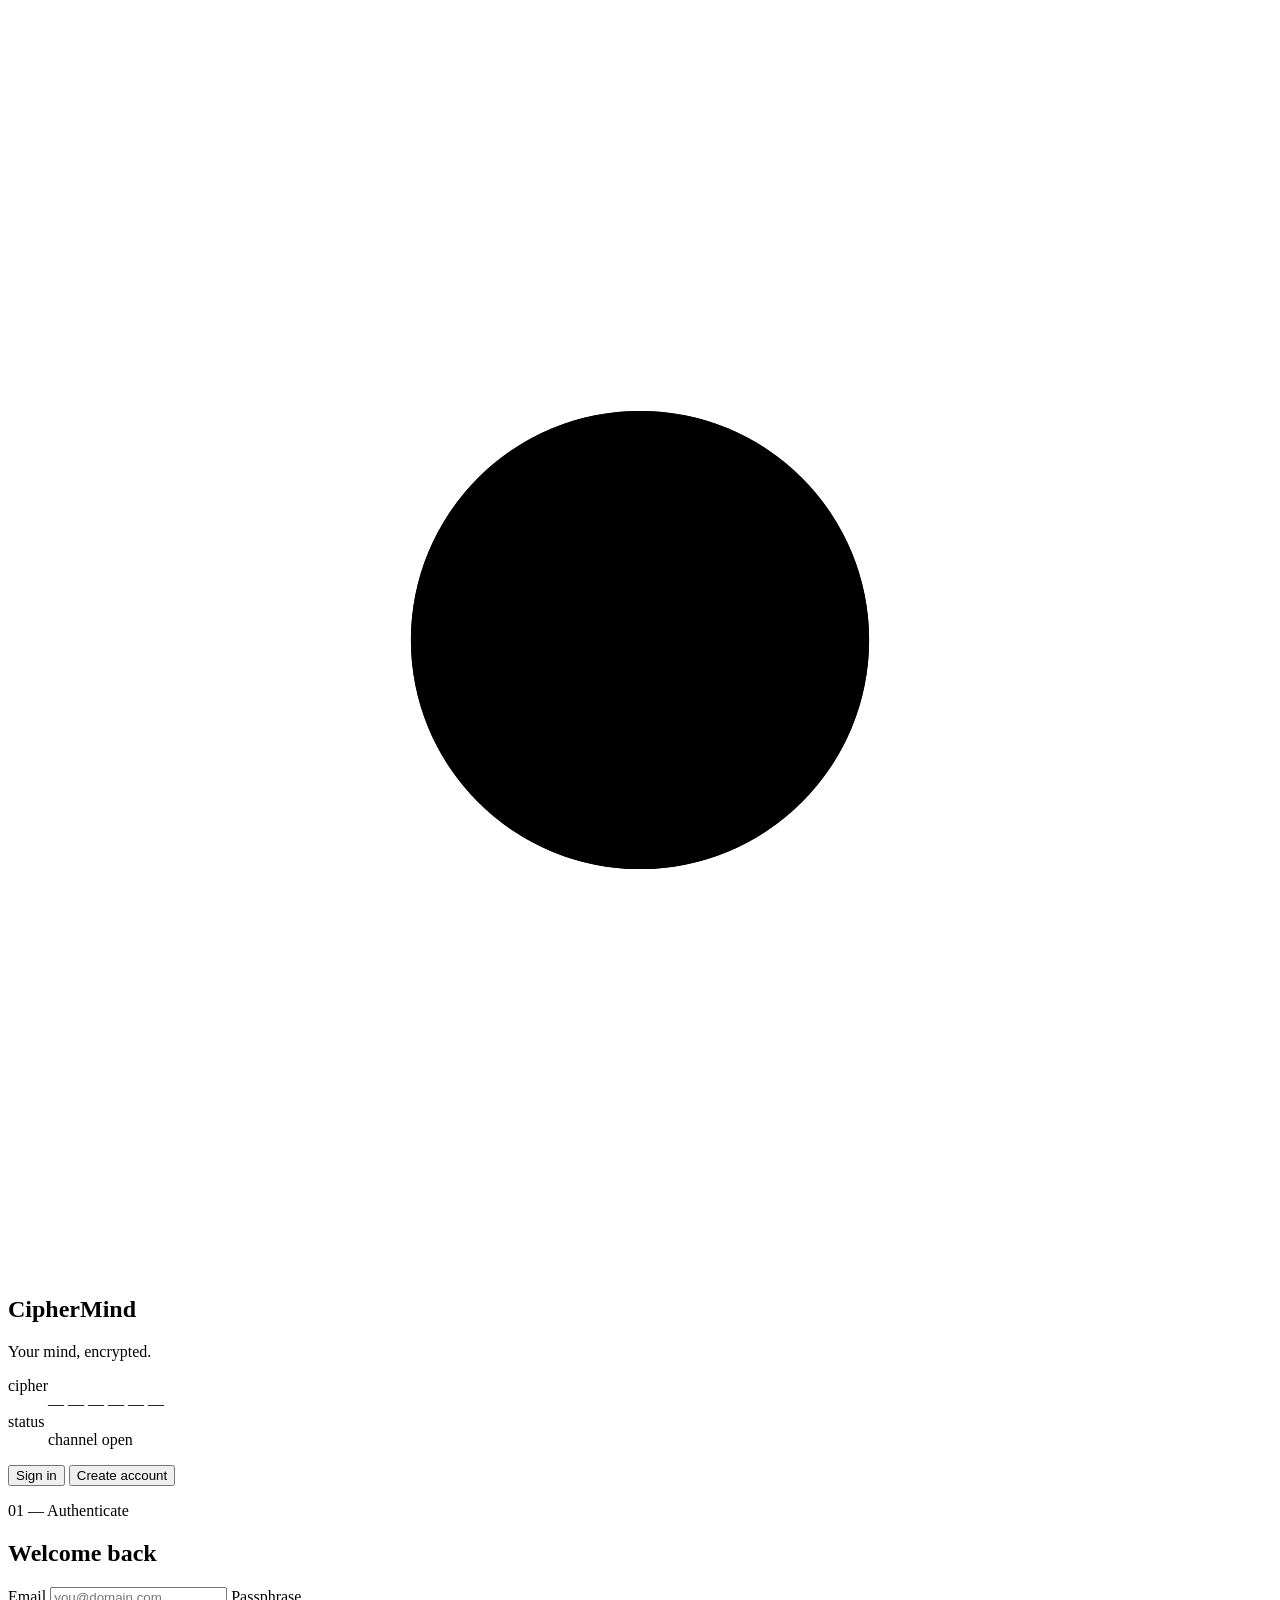
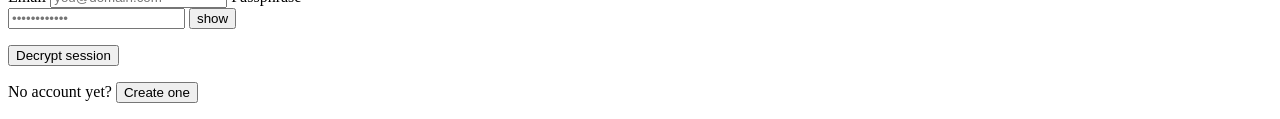
==== index.html @ 062e983e "Create index.html" ====
<!DOCTYPE html>
<html lang="en">
<head>
<meta charset="UTF-8">
<meta name="viewport" content="width=device-width, initial-scale=1.0">
<title>CipherMind — Access</title>
<link rel="icon" href="data:image/svg+xml,<svg xmlns=%22http://www.w3.org/2000/svg%22 viewBox=%220 0 100 100%22><circle cx=%2250%22 cy=%2250%22 r=%2245%22 fill=%22%230B0E17%22 stroke=%22%23C9A227%22 stroke-width=%224%22/><circle cx=%2250%22 cy=%2250%22 r=%2210%22 fill=%22%233FE0C5%22/></svg>">
<link rel="preconnect" href="https://fonts.googleapis.com">
<link rel="preconnect" href="https://fonts.gstatic.com" crossorigin>
<link href="https://fonts.googleapis.com/css2?family=IBM+Plex+Mono:wght@400;500;600;700&family=IBM+Plex+Serif:ital,wght@0,400;0,500;1,400&display=swap" rel="stylesheet">
<link rel="stylesheet" href="style.css">
</head>
<body>

<div class="stage">

  <!-- LEFT: identity panel -->
  <section class="identity-panel" aria-hidden="false">
    <div class="identity-panel__glow"></div>

    <div class="wordmark">
      <svg class="wheel" viewBox="0 0 320 320" role="img" aria-label="CipherMind cipher wheel logo">
        <g id="wheelOuter" class="wheel__ring wheel__ring--outer"></g>
        <g id="wheelInner" class="wheel__ring wheel__ring--inner"></g>
        <circle cx="160" cy="160" r="58" class="wheel__hub"></circle>
        <circle cx="160" cy="160" r="58" class="wheel__hub-ring"></circle>
        <text x="160" y="153" class="wheel__hub-label">CM</text>
        <text x="160" y="172" class="wheel__hub-sub">v1</text>
        <line x1="160" y1="8" x2="160" y2="28" class="wheel__pointer"></line>
      </svg>
    </div>

    <h1 class="brand-name">Cipher<span>Mind</span></h1>

    <p class="tagline" id="tagline" data-text="Your mind, encrypted.">Your mind, encrypted.</p>

    <dl class="specs">
      <div class="specs__row">
        <dt>cipher</dt>
        <dd id="specCipher">— — — — — —</dd>
      </div>
      <div class="specs__row">
        <dt>status</dt>
        <dd><span class="dot dot--live"></span> channel open</dd>
      </div>
    </dl>
  </section>

  <!-- RIGHT: auth panel -->
  <section class="auth-panel">
    <div class="auth-card">

      <div class="tabs" role="tablist" aria-label="Authentication mode">
        <button class="tab" id="tabLogin" role="tab" aria-selected="true" aria-controls="panelLogin">Sign in</button>
        <button class="tab" id="tabRegister" role="tab" aria-selected="false" aria-controls="panelRegister">Create account</button>
        <span class="tabs__indicator" id="tabIndicator"></span>
      </div>

      <!-- LOGIN -->
      <form class="panel panel--active" id="panelLogin" role="tabpanel" aria-labelledby="tabLogin" novalidate>
        <p class="panel__eyebrow">01 — Authenticate</p>
        <h2 class="panel__title">Welcome back</h2>

        <label class="field">
          <span class="field__label">Email</span>
          <input type="email" name="email" id="loginEmail" autocomplete="email" required placeholder="you@domain.com">
        </label>

        <label class="field">
          <span class="field__label">Passphrase</span>
          <div class="field__input-row">
            <input type="password" name="password" id="loginPassword" autocomplete="current-password" required placeholder="••••••••••••">
            <button type="button" class="field__toggle" data-toggle-for="loginPassword" aria-label="Show passphrase">show</button>
          </div>
        </label>

        <p class="form-error" id="loginError" role="alert" aria-live="polite"></p>

        <button type="submit" class="btn btn--primary" id="loginSubmit">
          <span class="btn__label">Decrypt session</span>
          <span class="btn__spinner" aria-hidden="true"></span>
        </button>

        <p class="panel__footnote">No account yet? <button type="button" class="linklike" data-switch="register">Create one</button></p>
      </form>

      <!-- REGISTER -->
      <form class="panel" id="panelRegister" role="tabpanel" aria-labelledby="tabRegister" novalidate hidden>
        <p class="panel__eyebrow">01 — Enroll</p>
        <h2 class="panel__title">Generate a new key</h2>

        <label class="field">
          <span class="field__label">Name</span>
          <input type="text" name="name" id="registerName" autocomplete="name" required placeholder="Ada Lovelace">
        </label>

        <label class="field">
          <span class="field__label">Email</span>
          <input type="email" name="email" id="registerEmail" autocomplete="email" required placeholder="you@domain.com">
        </label>

        <label class="field">
          <span class="field__label">Passphrase</span>
          <div class="field__input-row">
            <input type="password" name="password" id="registerPassword" autocomplete="new-password" required minlength="8" placeholder="min. 8 characters">
            <button type="button" class="field__toggle" data-toggle-for="registerPassword" aria-label="Show passphrase">show</button>
          </div>
        </label>

        <div class="strength" aria-hidden="true">
          <div class="strength__bars">
            <span class="strength__bar" data-bar="0"></span>
            <span class="strength__bar" data-bar="1"></span>
            <span class="strength__bar" data-bar="2"></span>
            <span class="strength__bar" data-bar="3"></span>
          </div>
          <span class="strength__label" id="strengthLabel">key strength</span>
        </div>

        <p class="form-error" id="registerError" role="alert" aria-live="polite"></p>
        <p class="form-success" id="registerSuccess" role="status" aria-live="polite"></p>

        <button type="submit" class="btn btn--primary" id="registerSubmit">
          <span class="btn__label">Generate key</span>
          <span class="btn__spinner" aria-hidden="true"></span>
        </button>

        <p class="panel__footnote">Already enrolled? <button type="button" class="linklike" data-switch="login">Sign in</button></p>
      </form>

    </div>

    <p class="config-warning" id="configWarning" hidden>
      ⚠ Backend not configured — set <code>API_BASE</code> in <code>app.js</code> to your deployed Apps Script URL.
    </p>
  </section>

</div>

<script src="app.js"></script>
</body>
</html>
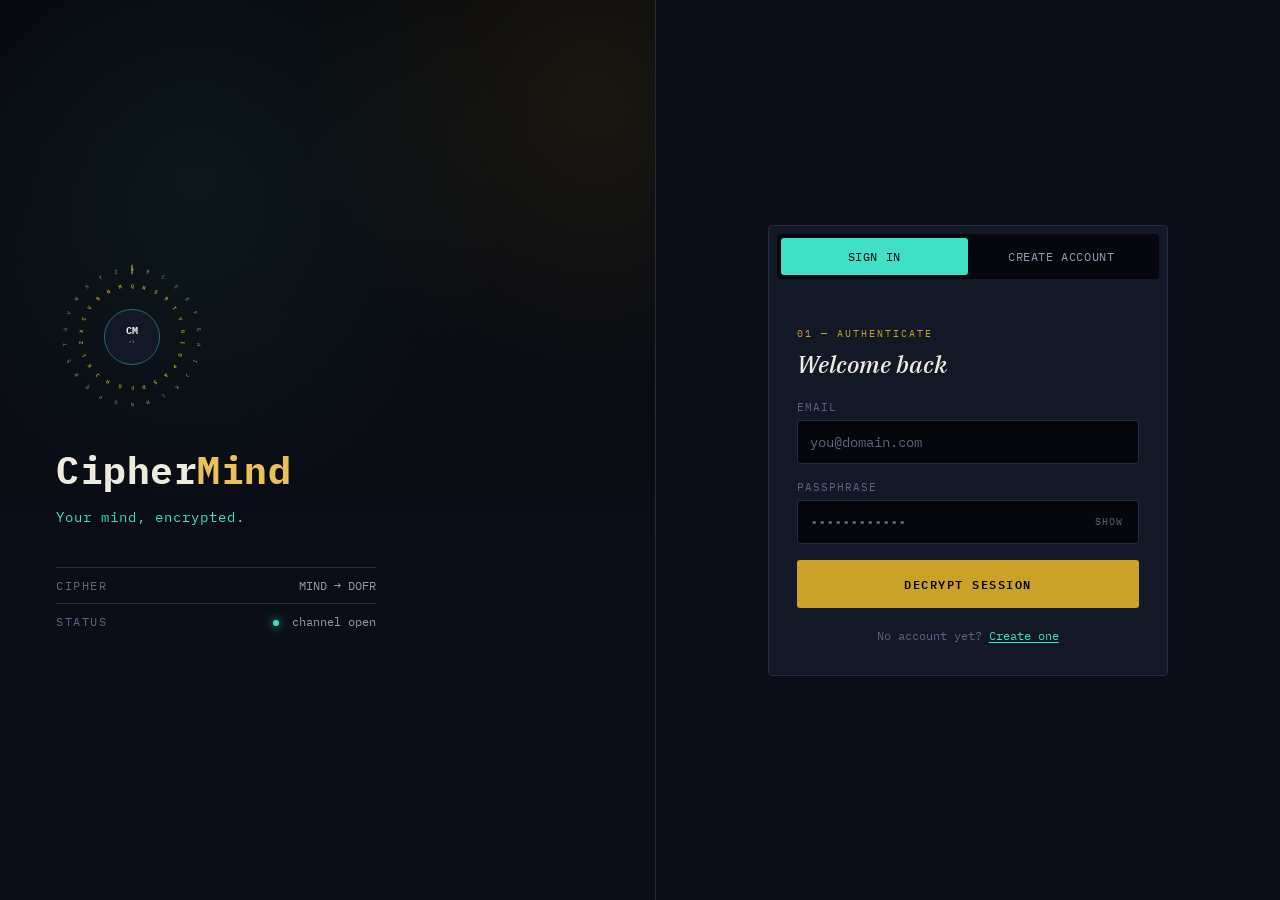
==== commit cd1e0187: "Update index.html" ====
--- a/index.html
+++ b/index.html
@@ -14,7 +14,6 @@
 
 <div class="stage">
 
-  <!-- LEFT: identity panel -->
   <section class="identity-panel" aria-hidden="false">
     <div class="identity-panel__glow"></div>
 
@@ -46,7 +45,6 @@
     </dl>
   </section>
 
-  <!-- RIGHT: auth panel -->
   <section class="auth-panel">
     <div class="auth-card">
 
@@ -56,7 +54,6 @@
         <span class="tabs__indicator" id="tabIndicator"></span>
       </div>
 
-      <!-- LOGIN -->
       <form class="panel panel--active" id="panelLogin" role="tabpanel" aria-labelledby="tabLogin" novalidate>
         <p class="panel__eyebrow">01 — Authenticate</p>
         <h2 class="panel__title">Welcome back</h2>
@@ -84,7 +81,6 @@
         <p class="panel__footnote">No account yet? <button type="button" class="linklike" data-switch="register">Create one</button></p>
       </form>
 
-      <!-- REGISTER -->
       <form class="panel" id="panelRegister" role="tabpanel" aria-labelledby="tabRegister" novalidate hidden>
         <p class="panel__eyebrow">01 — Enroll</p>
         <h2 class="panel__title">Generate a new key</h2>
--- a/style.css
+++ b/style.css
@@ -0,0 +1,317 @@
+/* ===========================================================
+   CIPHERMIND — design tokens
+   ink & brass mechanical cipher, with a bioluminescent signal accent
+   =========================================================== */
+:root{
+  --ink:        #0B0E17;
+  --ink-deep:   #06070C;
+  --panel:      #131826;
+  --panel-2:    #171D2E;
+  --border:     #262B3D;
+  --border-lit: #3A3F58;
+
+  --brass:      #C9A227;
+  --brass-hi:   #E8C158;
+  --signal:     #3FE0C5;
+  --signal-dim: #23806F;
+
+  --text:       #EDEAE0;
+  --text-dim:   #9099B0;
+  --text-faint: #5C6480;
+
+  --error:      #E4573D;
+  --success:    #3FE0C5;
+
+  --font-mono:  'IBM Plex Mono', ui-monospace, monospace;
+  --font-serif: 'IBM Plex Serif', Georgia, serif;
+
+  --radius: 4px;
+  --ease: cubic-bezier(.22,.9,.32,1);
+}
+
+*{ box-sizing: border-box; }
+html,body{ height:100%; }
+body{
+  margin:0;
+  background: var(--ink);
+  color: var(--text);
+  font-family: var(--font-serif);
+  -webkit-font-smoothing: antialiased;
+}
+::selection{ background: var(--signal); color: var(--ink-deep); }
+
+button{ font-family: inherit; }
+
+@media (prefers-reduced-motion: reduce){
+  *{ animation-duration: 0.001ms !important; animation-iteration-count: 1 !important; transition-duration: 0.001ms !important; }
+}
+
+/* ===========================================================
+   Layout
+   =========================================================== */
+.stage{
+  min-height: 100vh;
+  display: grid;
+  grid-template-columns: 1.05fr 1fr;
+}
+
+@media (max-width: 880px){
+  .stage{ grid-template-columns: 1fr; }
+}
+
+/* ---------- Identity (left) panel ---------- */
+.identity-panel{
+  position: relative;
+  background:
+    radial-gradient(80% 60% at 30% 20%, rgba(63,224,197,0.07), transparent 60%),
+    linear-gradient(180deg, var(--ink-deep), var(--ink) 70%);
+  border-right: 1px solid var(--border);
+  padding: 64px 56px;
+  display: flex;
+  flex-direction: column;
+  align-items: flex-start;
+  justify-content: center;
+  overflow: hidden;
+}
+
+.identity-panel__glow{
+  position:absolute;
+  width: 640px; height: 640px;
+  right: -260px; top: -220px;
+  background: radial-gradient(circle, rgba(201,162,39,0.10), transparent 65%);
+  pointer-events:none;
+}
+
+@media (max-width: 880px){
+  .identity-panel{ padding: 48px 32px 32px; }
+}
+
+.wordmark{ margin-bottom: 28px; }
+.wheel{ width: 152px; height: 152px; }
+
+.wheel__ring text{
+  font-family: var(--font-mono);
+  font-size: 11px;
+  fill: var(--text-faint);
+  text-anchor: middle;
+}
+.wheel__ring--outer{
+  transform-origin: 160px 160px;
+  animation: spin-cw 140s linear infinite;
+}
+.wheel__ring--outer text{ fill: var(--text-dim); }
+.wheel__ring--inner{
+  transform-origin: 160px 160px;
+  animation: spin-ccw 90s linear infinite;
+}
+.wheel__ring--inner text{ fill: var(--brass); font-weight: 600; }
+
+.wheel__hub{ fill: var(--panel); }
+.wheel__hub-ring{ fill:none; stroke: var(--signal); stroke-width: 1.5; opacity: 0.6; }
+.wheel__hub-label{
+  font-family: var(--font-mono); font-weight: 700; font-size: 22px;
+  fill: var(--text); text-anchor: middle;
+}
+.wheel__hub-sub{
+  font-family: var(--font-mono); font-size: 9px; letter-spacing: 2px;
+  fill: var(--signal); text-anchor: middle;
+}
+.wheel__pointer{ stroke: var(--brass-hi); stroke-width: 2; }
+
+@keyframes spin-cw{ from{ transform: rotate(0deg);} to{ transform: rotate(360deg);} }
+@keyframes spin-ccw{ from{ transform: rotate(0deg);} to{ transform: rotate(-360deg);} }
+
+.brand-name{
+  font-family: var(--font-mono);
+  font-weight: 700;
+  font-size: clamp(28px, 3.4vw, 38px);
+  letter-spacing: 0.5px;
+  margin: 0 0 14px;
+  color: var(--text);
+}
+.brand-name span{ color: var(--brass-hi); }
+
+.tagline{
+  font-family: var(--font-mono);
+  font-size: 14px;
+  letter-spacing: 1px;
+  color: var(--signal);
+  min-height: 1.4em;
+  margin: 0 0 40px;
+}
+.tagline .tc-fixed{ color: var(--signal); }
+.tagline .tc-scramble{ color: var(--text-faint); }
+
+.specs{ margin:0; width: 100%; max-width: 320px; }
+.specs__row{
+  display:flex; justify-content: space-between; align-items:center;
+  padding: 10px 0; border-top: 1px solid var(--border);
+  font-family: var(--font-mono); font-size: 12px;
+}
+.specs__row dt{ color: var(--text-faint); text-transform: uppercase; letter-spacing: 1.5px; }
+.specs__row dd{ margin:0; color: var(--text-dim); }
+
+.dot{ display:inline-block; width:6px; height:6px; border-radius:50%; margin-right:6px; }
+.dot--live{ background: var(--signal); box-shadow: 0 0 8px var(--signal); animation: pulse 2s ease-in-out infinite; }
+@keyframes pulse{ 0%,100%{ opacity:1;} 50%{ opacity:0.35;} }
+
+/* ---------- Auth (right) panel ---------- */
+.auth-panel{
+  display:flex; flex-direction: column;
+  align-items:center; justify-content:center;
+  padding: 48px 32px;
+  background: var(--ink);
+}
+
+.auth-card{
+  width: 100%; max-width: 400px;
+  background: var(--panel);
+  border: 1px solid var(--border);
+  border-radius: var(--radius);
+  padding: 8px;
+}
+
+.tabs{
+  position: relative;
+  display: grid; grid-template-columns: 1fr 1fr;
+  background: var(--ink-deep);
+  border-radius: var(--radius);
+  padding: 4px;
+  margin-bottom: 28px;
+}
+.tab{
+  position: relative; z-index: 2;
+  background: transparent; border: none;
+  color: var(--text-dim);
+  font-family: var(--font-mono); font-size: 12px; letter-spacing: 0.6px;
+  text-transform: uppercase;
+  padding: 11px 8px;
+  border-radius: 3px;
+  cursor: pointer;
+  transition: color .25s var(--ease);
+}
+.tab[aria-selected="true"]{ color: var(--ink-deep); }
+.tabs__indicator{
+  position:absolute; z-index:1; top:4px; left:4px;
+  width: calc(50% - 4px); height: calc(100% - 8px);
+  background: var(--signal);
+  border-radius: 3px;
+  transition: transform .3s var(--ease);
+}
+
+.panel{ padding: 20px 20px 24px; display:flex; flex-direction: column; gap: 16px; }
+.panel[hidden]{ display:none; }
+
+.panel__eyebrow{
+  font-family: var(--font-mono); font-size: 10px; letter-spacing: 2px;
+  text-transform: uppercase; color: var(--brass);
+  margin: 0;
+}
+.panel__title{
+  font-family: var(--font-serif); font-weight: 500; font-style: italic;
+  font-size: 24px; margin: -8px 0 4px; color: var(--text);
+}
+
+.field{ display:flex; flex-direction: column; gap: 6px; }
+.field__label{
+  font-family: var(--font-mono); font-size: 11px; letter-spacing: 1px;
+  text-transform: uppercase; color: var(--text-faint);
+}
+.field input{
+  width: 100%;
+  background: var(--ink-deep);
+  border: 1px solid var(--border);
+  color: var(--text);
+  font-family: var(--font-mono);
+  font-size: 14px;
+  padding: 12px 12px;
+  border-radius: 3px;
+  outline: none;
+  transition: border-color .2s var(--ease), box-shadow .2s var(--ease);
+}
+.field input::placeholder{ color: var(--text-faint); }
+.field input:focus{
+  border-color: var(--signal);
+  box-shadow: 0 0 0 3px rgba(63,224,197,0.12);
+}
+.field__input-row{ position: relative; display:flex; align-items:center; }
+.field__input-row input{ padding-right: 56px; }
+.field__toggle{
+  position:absolute; right: 10px;
+  background: none; border: none; cursor: pointer;
+  font-family: var(--font-mono); font-size: 10px; letter-spacing: 1px;
+  text-transform: uppercase; color: var(--text-faint);
+  padding: 4px 6px;
+}
+.field__toggle:hover{ color: var(--signal); }
+
+.strength{ display:flex; align-items:center; gap: 10px; margin-top: -6px; }
+.strength__bars{ display:flex; gap: 4px; flex: 1; }
+.strength__bar{
+  height: 3px; flex:1; background: var(--border); border-radius: 2px;
+  transition: background .25s var(--ease);
+}
+.strength__bar.on--weak{ background: var(--error); }
+.strength__bar.on--fair{ background: var(--brass); }
+.strength__bar.on--strong{ background: var(--signal); }
+.strength__label{
+  font-family: var(--font-mono); font-size: 10px; letter-spacing: 1px;
+  text-transform: uppercase; color: var(--text-faint);
+  white-space: nowrap;
+}
+
+.form-error{
+  margin:0; font-family: var(--font-mono); font-size: 12px;
+  color: var(--error); min-height: 0;
+}
+.form-error:empty{ display:none; }
+.form-success{
+  margin:0; font-family: var(--font-mono); font-size: 12px;
+  color: var(--success);
+}
+.form-success:empty{ display:none; }
+
+.btn{
+  position: relative;
+  border: none; border-radius: 3px; cursor: pointer;
+  padding: 14px 18px;
+  font-family: var(--font-mono); font-size: 12px; letter-spacing: 1.5px;
+  text-transform: uppercase;
+  display:flex; align-items:center; justify-content:center; gap: 10px;
+  transition: transform .15s var(--ease), filter .2s var(--ease);
+}
+.btn--primary{ background: var(--brass); color: var(--ink-deep); font-weight: 600; }
+.btn--primary:hover{ filter: brightness(1.1); }
+.btn--primary:active{ transform: translateY(1px); }
+.btn:disabled{ opacity: .6; cursor: not-allowed; }
+
+.btn__spinner{
+  width: 13px; height: 13px; border-radius: 50%;
+  border: 2px solid rgba(11,14,23,0.25);
+  border-top-color: var(--ink-deep);
+  display: none;
+  animation: spin 0.7s linear infinite;
+}
+.btn.is-loading .btn__spinner{ display:inline-block; }
+.btn.is-loading .btn__label{ opacity: .7; }
+@keyframes spin{ to{ transform: rotate(360deg); } }
+
+.panel__footnote{
+  margin: 4px 0 0; text-align:center;
+  font-family: var(--font-mono); font-size: 12px; color: var(--text-faint);
+}
+.linklike{
+  background:none; border:none; cursor:pointer;
+  color: var(--signal); font-family: inherit; font-size: inherit;
+  text-decoration: underline; text-underline-offset: 2px;
+  padding: 0;
+}
+
+.config-warning{
+  max-width: 400px; margin-top: 16px;
+  font-family: var(--font-mono); font-size: 11px; line-height: 1.6;
+  color: var(--brass); background: rgba(201,162,39,0.08);
+  border: 1px solid rgba(201,162,39,0.3); border-radius: 3px;
+  padding: 10px 12px;
+}
+.config-warning code{ color: var(--brass-hi); }
